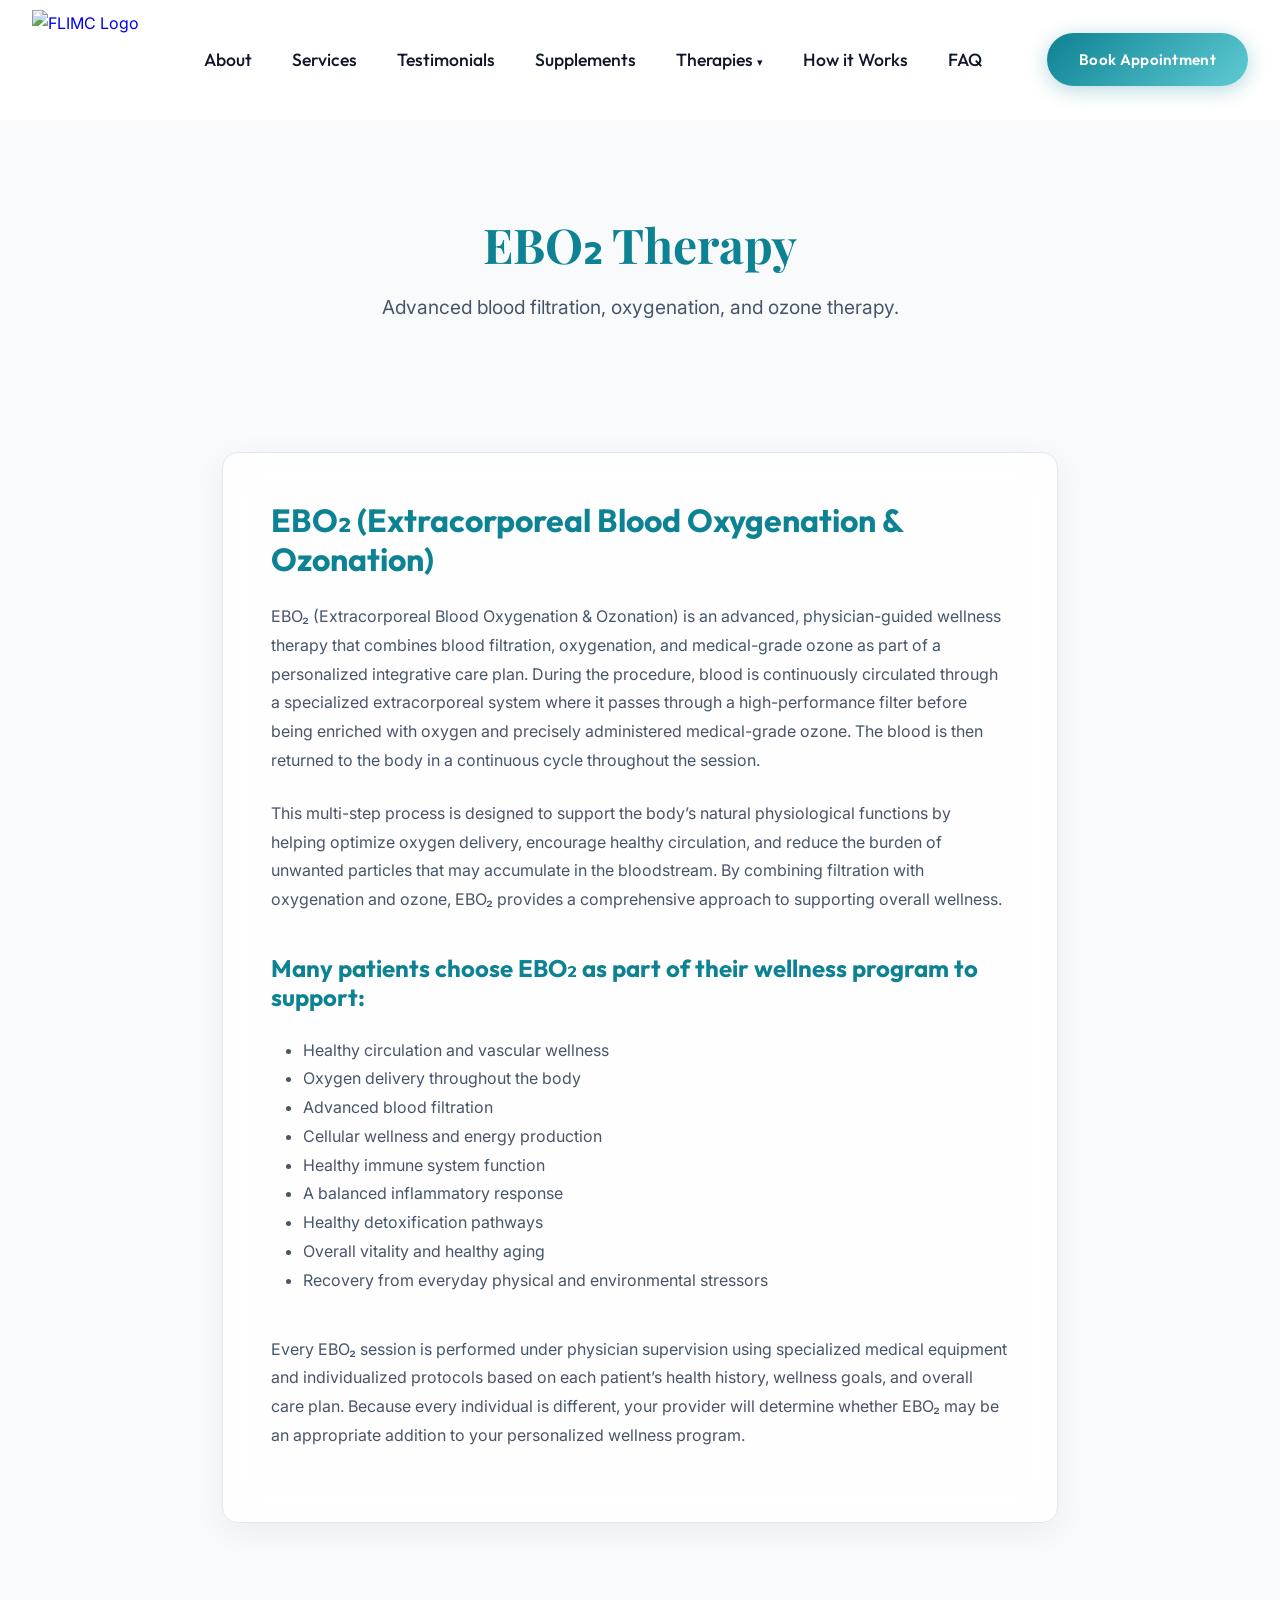
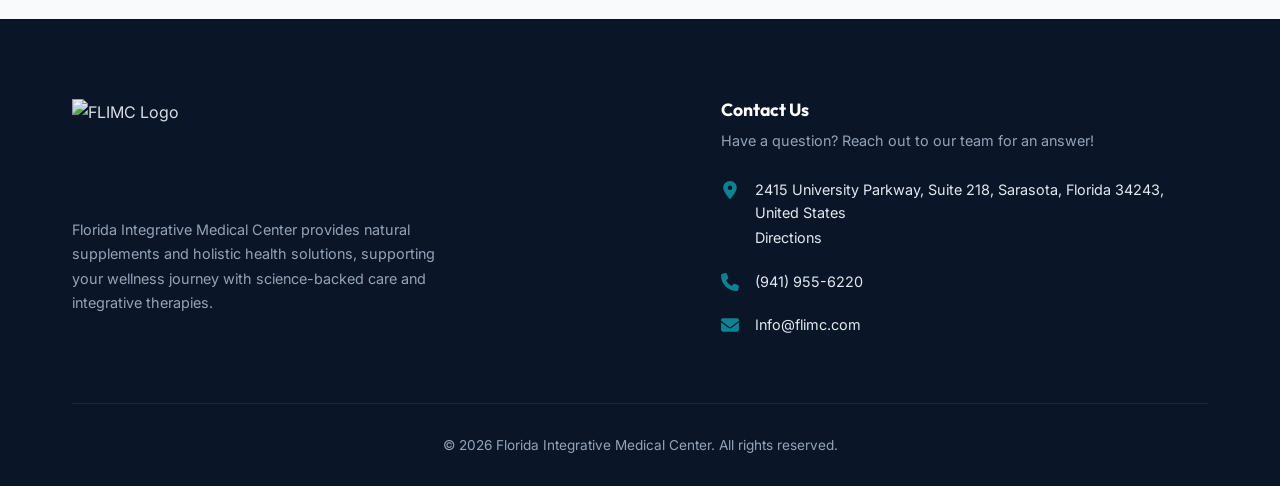
==== ebo2-therapy.html @ 3bdd437c "Add files via upload" ====
<!DOCTYPE html>
<html lang="en">
<head>
    <meta charset="UTF-8">
    <meta name="viewport" content="width=device-width, initial-scale=1.0">
    <title>EBO₂ Therapy | FLIMC</title>
    <meta name="description" content="Learn more about EBO₂ Therapy at Florida Integrative Medical Center (FLIMC) in Sarasota, Florida.">
    
    <!-- Google Fonts -->
    <link rel="preconnect" href="https://fonts.googleapis.com">
    <link rel="preconnect" href="https://fonts.gstatic.com" crossorigin>
    <link href="https://fonts.googleapis.com/css2?family=Inter:wght@300;400;500;600;700&family=Outfit:wght@400;500;600;700;800&family=Playfair+Display:ital,wght@0,400..900;1,400..900&display=swap" rel="stylesheet">

    <!-- Custom CSS -->
    <link rel="stylesheet" href="style.css">
</head>
<body>
    <!-- Navigation -->
    <nav class="navbar">
        <div class="nav-container">
            <a href="index.html" class="logo">
                <img src="https://flimc.com/wp-content/uploads/2025/04/flimc-logo.png" alt="FLIMC Logo">
            </a>
            <div class="nav-links">
                <a href="about.html">About</a>
                <a href="index.html#services">Services</a>
                <a href="testimonials.html">Testimonials</a>
                <a href="https://flimc.myshopify.com/" target="_blank">Supplements</a>
                <div class="dropdown" tabindex="0" onclick="this.classList.toggle('active')" onkeypress="if(event.key==='Enter') this.classList.toggle('active')">
                    <a href="index.html#therapies" style="cursor: pointer;">Therapies</a>
                    <div class="dropdown-menu">
                        <a href="iv-therapies.html">IV & Infusion Therapies</a>
                        <a href="ozone-therapy.html">Ozone Therapy</a>
                        <a href="ubi-therapy.html">UBI Therapy</a>
                        <a href="eboo-therapy.html">EBOO Therapy</a>
                        <a href="ebo2-therapy.html">EBO&#8322; Therapy</a>
                        <a href="eboo-vs-ebo2.html">EBOO vs EBO&#8322;</a>
                    </div>
                </div>
                <a href="index.html#process">How it Works</a>
                <a href="index.html#faq">FAQ</a>
            </div>
            <div class="nav-actions">
                <a href="mailto:Info@flimc.com" class="btn btn-primary">Book Appointment</a>
            </div>
            <!-- Mobile Menu Toggle -->
            <button class="mobile-menu-toggle" aria-label="Toggle menu">
                <span></span>
                <span></span>
                <span></span>
            </button>
        </div>
                        </nav>
    <!-- Mobile Nav Overlay -->
        <div class="mobile-nav">
            <div class="mobile-nav-inner">
                <a href="index.html">Home</a>
                <a href="about.html">About</a>
                <a href="index.html#services">Services</a>
                <div class="dropdown" tabindex="0" onclick="this.classList.toggle('active')" onkeypress="if(event.key==='Enter') this.classList.toggle('active')">
                    <a style="cursor: pointer;">Therapies</a>
                    <div class="dropdown-menu">
                        <a href="iv-therapies.html">IV & Infusion Therapies</a>
                        <a href="ozone-therapy.html">Ozone Therapy</a>
                        <a href="ubi-therapy.html">UBI Therapy</a>
                        <a href="eboo-therapy.html">EBOO</a>
                        <a href="ebo2-therapy.html">EBO&#8322;</a>
                        <a href="eboo-vs-ebo2.html">EBOO vs EBO&#8322;</a>
                    </div>
                </div>
                <a href="testimonials.html">Testimonials</a>
                <a href="index.html#process">How it Works</a>
                <a href="index.html#faq">FAQ</a>
                <a href="https://flimc.myshopify.com/" target="_blank">Supplements</a>
                <a href="mailto:Info@flimc.com" class="btn btn-primary">Book Appointment</a>
            </div>
        </div>

    <!-- Hero Section -->
    <section class="page-hero-section">
        <div class="container scroll-fade-up">
            <h1 class="page-hero-title">EBO₂ Therapy</h1>
            <p class="page-hero-subtitle">Advanced blood filtration, oxygenation, and ozone therapy.</p>
        </div>
    </section>

    <!-- Main Content -->
    <section class="page-content-section">
        <div class="container page-content-container">
            <div class="glass-card scroll-fade-up page-glass-card">

                <h2 class="page-content-h2">EBO₂ (Extracorporeal Blood Oxygenation & Ozonation)</h2>
                
                <p class="page-content-p">
                    EBO₂ (Extracorporeal Blood Oxygenation & Ozonation) is an advanced, physician-guided wellness therapy that combines blood filtration, oxygenation, and medical-grade ozone as part of a personalized integrative care plan. During the procedure, blood is continuously circulated through a specialized extracorporeal system where it passes through a high-performance filter before being enriched with oxygen and precisely administered medical-grade ozone. The blood is then returned to the body in a continuous cycle throughout the session.
                </p>

                <p class="page-content-p">
                    This multi-step process is designed to support the body’s natural physiological functions by helping optimize oxygen delivery, encourage healthy circulation, and reduce the burden of unwanted particles that may accumulate in the bloodstream. By combining filtration with oxygenation and ozone, EBO₂ provides a comprehensive approach to supporting overall wellness.
                </p>

                <h3 style="color: var(--brand-dark); margin-top: 2.5rem; margin-bottom: 1.5rem; font-size: 1.5rem;">Many patients choose EBO₂ as part of their wellness program to support:</h3>
                
                <ul style="margin-bottom: 2.5rem; line-height: 1.8; color: var(--text-secondary); list-style-type: disc; padding-left: 2rem;">
                    <li >Healthy circulation and vascular wellness</li>
                    <li >Oxygen delivery throughout the body</li>
                    <li >Advanced blood filtration</li>
                    <li >Cellular wellness and energy production</li>
                    <li >Healthy immune system function</li>
                    <li >A balanced inflammatory response</li>
                    <li >Healthy detoxification pathways</li>
                    <li >Overall vitality and healthy aging</li>
                    <li >Recovery from everyday physical and environmental stressors</li>
                </ul>

                <p class="page-content-p">
                    Every EBO₂ session is performed under physician supervision using specialized medical equipment and individualized protocols based on each patient’s health history, wellness goals, and overall care plan. Because every individual is different, your provider will determine whether EBO₂ may be an appropriate addition to your personalized wellness program.
                </p>

            </div>
        </div>
    </section>

<footer>
        <div class="container">
            <div class="footer-grid">
                <div class="footer-brand">
                    <div class="footer-logo">
                        <img src="https://flimc.com/wp-content/uploads/2025/04/flimc-logo-170x-e1746037843962.png" alt="FLIMC Logo">
                    </div>
                    <p>Florida Integrative Medical Center provides natural supplements and holistic health solutions, supporting your wellness journey with science-backed care and integrative therapies.</p>
                </div>
                <div class="footer-contact">
                    <h4>Contact Us</h4>
                    <p>Have a question? Reach out to our team for an answer!</p>
                    <div class="contact-item">
                        <svg class="contact-icon-svg" xmlns="http://www.w3.org/2000/svg" viewBox="0 0 384 512" ><path d="M215.7 499.2C267 435 384 279.4 384 192C384 86 298 0 192 0S0 86 0 192c0 87.4 117 243 168.3 307.2c12.3 15.3 35.1 15.3 47.4 0zM192 128a64 64 0 1 1 0 128 64 64 0 1 1 0-128z"/></svg>
                        <div>
                            <p>2415 University Parkway, Suite 218, Sarasota, Florida 34243, United States</p>
                            <a href="https://g.co/kgs/5BnAE13" target="_blank">Directions</a>
                        </div>
                    </div>
                    <div class="contact-item">
                        <svg class="contact-icon-svg" xmlns="http://www.w3.org/2000/svg" viewBox="0 0 512 512" ><path d="M164.9 24.6c-7.7-18.6-28-28.5-47.4-23.2l-88 24C12.1 30.2 0 46 0 64C0 311.4 200.6 512 448 512c18 0 33.8-12.1 38.6-29.5l24-88c5.3-19.4-4.6-39.7-23.2-47.4l-96-40c-16.3-6.8-35.2-2.1-46.3 11.6L304.7 368C234.3 334.7 177.3 277.7 144 207.3L193.3 167c13.7-11.2 18.4-30 11.6-46.3l-40-96z"/></svg>
                        <a href="tel:9419556220">(941) 955-6220</a>
                    </div>
                    <div class="contact-item">
                        <svg class="contact-icon-svg" xmlns="http://www.w3.org/2000/svg" viewBox="0 0 512 512" ><path d="M48 64C21.5 64 0 85.5 0 112c0 15.1 7.1 29.3 19.2 38.4L236.8 313.6c11.4 8.5 27 8.5 38.4 0L492.8 150.4c12.1-9.1 19.2-23.3 19.2-38.4c0-26.5-21.5-48-48-48H48zM0 176V384c0 35.3 28.7 64 64 64H448c35.3 0 64-28.7 64-64V176L294.4 339.2c-22.8 17.1-54 17.1-76.8 0L0 176z"/></svg>
                        <a href="mailto:Info@flimc.com">Info@flimc.com</a>
                    </div>
                </div>
            </div>
            
            <div class="footer-bottom">
                <p>&copy; 2026 Florida Integrative Medical Center. All rights reserved.</p>
            </div>
        </div>
    </footer>

    <!-- Custom JS -->
    <script src="script.js"></script>
</body>
</html>
---- style.css ----
/* ==========================================================================
   FLIMC Premium Medical Website — Design System
   ========================================================================== */

/* ==========================================================================
   1. CSS Variables & Reset
   ========================================================================== */
:root {
    /* Brand Colors */
    --brand-dark: #0d8293;
    --brand-light: #5fcbd3;
    --brand-gold: var(--brand-dark);
    --brand-gold-light: var(--brand-light);

    /* Neutral Palette */
    --bg-primary: #f8fafc;
    --bg-secondary: #f1f5f9;
    --bg-dark: #0a1628;
    --bg-dark-card: #111d32;
    --text-primary: #0f172a;
    --text-secondary: #475569;
    --text-muted: #94a3b8;
    --text-on-dark: #e2e8f0;
    --border-light: #e2e8f0;

    /* Accents */
    --accent-primary: var(--brand-dark);
    --gradient-primary: linear-gradient(135deg, var(--brand-dark) 0%, var(--brand-light) 100%);
    --gradient-gold: linear-gradient(135deg, var(--brand-gold) 0%, var(--brand-gold-light) 100%);
    --gradient-dark: linear-gradient(165deg, #0a1628 0%, #132240 50%, #0a1628 100%);

    /* Glass */
    --glass-bg: rgba(255, 255, 255, 0.82);
    --glass-bg-dark: rgba(17, 29, 50, 0.85);
    --glass-border: rgba(255, 255, 255, 0.25);
    --glass-shadow: 0 8px 32px rgba(0, 0, 0, 0.06);

    /* Typography */
    --font-heading: 'Outfit', sans-serif;
    --font-body: 'Inter', sans-serif;
    --font-accent: 'Playfair Display', serif;

    /* Spacing */
    --nav-height: 120px;
    --container-padding: 2rem;
    --section-padding: 7rem 0;
    --border-radius: 16px;
    --border-radius-sm: 10px;
    --border-radius-lg: 24px;

    /* Transitions */
    --transition-smooth: all 0.4s cubic-bezier(0.16, 1, 0.3, 1);
    --transition-fast: all 0.2s ease;
}

* {
    margin: 0;
    padding: 0;
    box-sizing: border-box;
}

html {
    scroll-behavior: smooth;
    font-size: 16px;
    -webkit-font-smoothing: antialiased;
    -moz-osx-font-smoothing: grayscale;
}

body {
    font-family: var(--font-body);
    background-color: var(--bg-primary);
    color: var(--text-primary);
    line-height: 1.7;
    overflow-x: hidden;
}

img {
    max-width: 100%;
    height: auto;
    display: block;
}

/* ==========================================================================
   2. Typography
   ========================================================================== */
h1, h2, h3, h4, h5, h6 {
    font-family: var(--font-heading);
    line-height: 1.2;
    margin-bottom: 1rem;
    color: var(--text-primary);
    font-weight: 700;
}

h1 { font-size: clamp(2.5rem, 5vw, 4.5rem); }
h2 { font-size: clamp(2rem, 4vw, 3rem); }
h3 { font-size: clamp(1.25rem, 2vw, 1.5rem); }

p {
    color: var(--text-secondary);
    line-height: 1.8;
}

.gradient-text {
    background: var(--gradient-primary);
    -webkit-background-clip: text;
    -webkit-text-fill-color: transparent;
    background-clip: text;
}

/* ==========================================================================
   3. Layout
   ========================================================================== */
.container {
    max-width: 1200px;
    margin: 0 auto;
    padding: 0 var(--container-padding);
}

section {
    padding: var(--section-padding);
    position: relative;
}

/* ==========================================================================
   4. Glass Card System
   ========================================================================== */
.glass-card {
    background: var(--glass-bg);
    backdrop-filter: blur(20px);
    -webkit-backdrop-filter: blur(20px);
    border: 1px solid var(--border-light);
    border-radius: var(--border-radius);
    box-shadow: var(--glass-shadow);
    transition: var(--transition-smooth);
    position: relative;
    overflow: hidden;
}

.glass-card:hover {
    transform: translateY(-6px);
    box-shadow: 0 20px 50px rgba(13, 130, 147, 0.12);
    border-color: rgba(13, 130, 147, 0.25);
}

.glass-card-dark {
    background: var(--glass-bg-dark);
    border: 1px solid rgba(255, 255, 255, 0.08);
    border-radius: var(--border-radius);
    box-shadow: 0 8px 32px rgba(0, 0, 0, 0.2);
    transition: var(--transition-smooth);
}

.glass-card-dark:hover {
    transform: translateY(-6px);
    box-shadow: 0 20px 50px rgba(13, 130, 147, 0.15);
    border-color: rgba(13, 130, 147, 0.35);
}

/* ==========================================================================
   5. Buttons
   ========================================================================== */
.btn {
    display: inline-flex;
    align-items: center;
    gap: 0.5rem;
    padding: 0.85rem 2rem;
    border-radius: 50px;
    font-family: var(--font-heading);
    font-weight: 600;
    font-size: 0.95rem;
    text-decoration: none;
    transition: var(--transition-smooth);
    cursor: pointer;
    border: none;
    letter-spacing: 0.02em;
}

.btn-primary {
    background: var(--gradient-primary);
    color: #fff;
    box-shadow: 0 4px 20px rgba(13, 130, 147, 0.3);
}

.btn-primary:hover {
    box-shadow: 0 8px 30px rgba(13, 130, 147, 0.45);
    transform: translateY(-3px);
}

.btn-secondary {
    background: transparent;
    color: var(--brand-dark);
    border: 2px solid var(--brand-dark);
}

.btn-secondary:hover {
    background: var(--brand-dark);
    color: #fff;
    transform: translateY(-3px);
}

.btn-gold {
    background: var(--gradient-gold);
    color: #fff;
    box-shadow: 0 4px 20px rgba(197, 160, 89, 0.3);
}

.btn-gold:hover {
    box-shadow: 0 8px 30px rgba(197, 160, 89, 0.45);
    transform: translateY(-3px);
}

.btn-large {
    padding: 1.1rem 3rem;
    font-size: 1.05rem;
}

.text-link {
    color: var(--brand-gold);
    text-decoration: none;
    font-weight: 600;
    font-size: 0.95rem;
    transition: var(--transition-fast);
    display: inline-flex;
    align-items: center;
    gap: 0.4rem;
}

.text-link:hover {
    color: var(--brand-gold-light);
    gap: 0.7rem;
}

/* ==========================================================================
   6. Navigation
   ========================================================================== */
.navbar {
    position: sticky;
    top: 0;
    width: 100%;
    height: var(--nav-height);
    z-index: 1000;
    background: rgba(255, 255, 255, 0.95);
    backdrop-filter: blur(20px);
    -webkit-backdrop-filter: blur(20px);
    transition: var(--transition-smooth);
    border-bottom: 1px solid transparent;
}

.navbar.scrolled {
    height: 90px;
    border-bottom: 1px solid var(--border-light);
    box-shadow: 0 4px 30px rgba(0, 0, 0, 0.04);
}

.nav-container {
    max-width: 1280px;
    margin: 0 auto;
    padding: 0 2rem;
    height: 100%;
    display: flex;
    justify-content: space-between;
    align-items: center;
    position: relative;
}

.logo {
    display: flex;
    align-items: center;
    height: 100%;
    text-decoration: none;
}

.logo img {
    height: 100px;
    width: auto;
    transition: var(--transition-smooth);
}

.navbar.scrolled .logo img {
    height: 70px;
}

.nav-links {
    display: flex;
    align-items: center;
    gap: 2.5rem;
}

.nav-links a {
    color: var(--text-primary);
    text-decoration: none;
    font-family: var(--font-heading);
    font-weight: 500;
    font-size: 1.1rem;
    position: relative;
    padding: 0.3rem 0;
    transition: var(--transition-fast);
}

.nav-links a::after {
    content: '';
    position: absolute;
    bottom: -2px;
    left: 0;
    width: 0;
    height: 2px;
    background: var(--gradient-primary);
    border-radius: 2px;
    transition: width 0.3s ease;
}

.nav-links a:hover {
    color: var(--brand-dark);
}

.nav-links a:hover::after {
    width: 100%;
}

/* Dropdown */
.dropdown {
    position: relative;
}

.dropdown > a::after {
    content: '▾';
    font-size: 0.7rem;
    margin-left: 0.3rem;
    transition: transform 0.3s ease;
    position: static;
    width: auto;
    height: auto;
    background: none;
    border-radius: 0;
}

.dropdown:hover > a::after,
.dropdown.active > a::after {
    transform: rotate(180deg);
}

.dropdown-menu {
    position: absolute;
    top: calc(100% + 10px);
    left: 50%;
    transform: translateX(-50%);
    background: #fff;
    border: 1px solid var(--border-light);
    border-radius: var(--border-radius-sm);
    box-shadow: 0 20px 50px rgba(0, 0, 0, 0.1);
    padding: 0.8rem 0;
    min-width: 240px;
    opacity: 0;
    visibility: hidden;
    transition: var(--transition-fast);
    z-index: 100;
}

.dropdown:hover .dropdown-menu,
.dropdown.active .dropdown-menu {
    opacity: 1;
    visibility: visible;
    top: calc(100% + 4px);
}

.dropdown-menu a {
    display: block;
    padding: 0.8rem 1.5rem;
    color: var(--text-secondary) !important;
    font-size: 1rem !important;
    font-weight: 400 !important;
    transition: var(--transition-fast);
}

.dropdown-menu a::after {
    display: none !important;
}

.dropdown-menu a:hover {
    background: var(--bg-secondary);
    color: var(--brand-dark) !important;
    padding-left: 1.8rem;
}

.nav-actions {
    display: flex;
    align-items: center;
    gap: 1rem;
}

/* Mobile Menu Toggle */
.mobile-menu-toggle {
    display: none;
    flex-direction: column;
    justify-content: center;
    align-items: center;
    width: 44px;
    height: 44px;
    cursor: pointer;
    z-index: 1001;
    gap: 6px;
    background: none;
    border: none;
    position: absolute;
    right: 2rem;
    top: 50%;
    transform: translateY(-50%);
}

.mobile-menu-toggle span {
    display: block;
    height: 2px;
    width: 24px;
    background-color: var(--text-primary);
    border-radius: 2px;
    transition: var(--transition-smooth);
    transform-origin: center;
}

.mobile-menu-toggle.active span:nth-child(1) {
    transform: translateY(8px) rotate(45deg);
}

.mobile-menu-toggle.active span:nth-child(2) {
    opacity: 0;
    transform: scaleX(0);
}

.mobile-menu-toggle.active span:nth-child(3) {
    transform: translateY(-8px) rotate(-45deg);
}

/* Mobile Nav — Background Overlay */
.mobile-nav {
    position: fixed;
    inset: 0;
    background: rgba(0, 0, 0, 0.6);
    backdrop-filter: blur(8px);
    -webkit-backdrop-filter: blur(8px);
    display: flex;
    align-items: center;
    justify-content: center;
    z-index: 999;
    opacity: 0;
    visibility: hidden;
    transition: all 0.4s ease;
}

.mobile-nav-inner {
    position: relative;
    background: rgba(255, 255, 255, 0.98);
    width: 90%;
    max-width: 400px;
    max-height: 80%;
    overflow-y: auto;
    -webkit-overflow-scrolling: touch;
    border-radius: var(--border-radius);
    padding: 3.5rem 2rem 2rem 2rem;
    margin: auto;
    display: flex;
    flex-direction: column;
    align-items: center;
    justify-content: flex-start;
    gap: 0.8rem;
    box-shadow: 0 20px 40px rgba(0,0,0,0.2);
    transform: scale(0.9);
    transition: all 0.4s cubic-bezier(0.175, 0.885, 0.32, 1.275);
}

.mobile-nav.active {
    opacity: 1;
    visibility: visible;
}

.mobile-nav.active .mobile-nav-inner {
    transform: scale(1);
}



.mobile-nav a {
    color: var(--text-primary);
    text-decoration: none;
    font-size: 1.2rem;
    font-family: var(--font-heading);
    font-weight: 600;
    transition: var(--transition-fast);
    opacity: 0;
    transform: translateY(20px);
}

.mobile-nav.active a {
    opacity: 1;
    transform: translateY(0);
}

/* Stagger animation for mobile nav links */
.mobile-nav-inner > a:nth-child(2) { transition-delay: 0.1s; }
.mobile-nav-inner > a:nth-child(3) { transition-delay: 0.15s; }
.mobile-nav-inner > a:nth-child(4) { transition-delay: 0.2s; }
.mobile-nav .dropdown { transition-delay: 0.25s; opacity: 0; transform: translateY(20px); }
.mobile-nav-inner > a:nth-child(6) { transition-delay: 0.3s; }
.mobile-nav-inner > a:nth-child(7) { transition-delay: 0.35s; }
.mobile-nav-inner > a:nth-child(8) { transition-delay: 0.4s; }
.mobile-nav-inner > a:nth-child(9) { transition-delay: 0.45s; }
.mobile-nav.active .dropdown { opacity: 1; transform: translateY(0); }
.mobile-nav .btn { transition-delay: 0.5s; opacity: 0; transform: translateY(20px); }
.mobile-nav.active .btn { opacity: 1; transform: translateY(0); }

.mobile-nav .dropdown {
    text-align: center;
}

.mobile-nav .dropdown > a {
    font-size: 1.2rem;
    font-family: var(--font-heading);
    font-weight: 600;
    color: var(--text-primary);
}

.mobile-nav .dropdown-menu {
    position: static;
    transform: none;
    box-shadow: none;
    border: none;
    background: transparent;
    padding: 0.5rem 0 0;
    min-width: auto;
    opacity: 0;
    visibility: hidden;
    max-height: 0;
    overflow: hidden;
    transition: all 0.3s ease;
}

.mobile-nav .dropdown.active .dropdown-menu {
    opacity: 1;
    visibility: visible;
    max-height: 500px;
}

.mobile-nav .dropdown-menu a {
    font-size: 1rem !important;
    font-weight: 400 !important;
    color: var(--text-secondary) !important;
    padding: 0.2rem 0;
    text-align: center;
}

.mobile-nav .dropdown-menu a:hover {
    padding-left: 0;
    color: var(--brand-dark) !important;
    background: transparent;
}

/* ==========================================================================
   7. Hero Section
   ========================================================================== */
.hero {
    position: relative;
    min-height: calc(100vh - var(--nav-height));
    display: flex;
    align-items: flex-end;
    overflow: hidden;
    padding: 4rem 0 10px 0;
}

.hero-bg {
    position: absolute;
    inset: 0;
    background: url('Hero.jpg') right 30% / cover no-repeat;
    z-index: 0;
}

.hero-bg::after {
    content: '';
    position: absolute;
    inset: 0;
    background: linear-gradient(105deg, rgba(248, 250, 252, 0.92) 0%, rgba(248, 250, 252, 0.7) 40%, rgba(248, 250, 252, 0.2) 70%, transparent 100%);
}

.hero-content {
    position: relative;
    z-index: 1;
    max-width: 520px;
    margin: 80px 0 0 5%;
    padding: 3.5rem 4rem;
    background: rgba(255, 255, 255, 0.75);
    backdrop-filter: blur(20px);
    -webkit-backdrop-filter: blur(20px);
    border: 1px solid rgba(255, 255, 255, 0.5);
    border-radius: var(--border-radius-lg);
    box-shadow: 0 20px 60px rgba(0, 0, 0, 0.08);
}

.hero-content::before {
    content: '';
    position: absolute;
    top: 0;
    left: 3rem;
    width: 60px;
    height: 3px;
    background: var(--gradient-gold);
    border-radius: 2px;
}

.hero-title {
    font-family: var(--font-heading);
    font-size: clamp(2.2rem, 4.5vw, 3.8rem);
    color: var(--brand-dark);
    line-height: 1.1;
    margin-bottom: 1.2rem;
    font-weight: 800;
    letter-spacing: -0.03em;
}

.hero-subtitle {
    font-size: clamp(1rem, 1.3vw, 1.15rem);
    color: var(--text-secondary);
    margin-bottom: 0;
    max-width: 500px;
    font-weight: 500;
    line-height: 1.7;
}

.teal-accent {
    color: var(--brand-dark);
}

/* ==========================================================================
   8. Section Headers
   ========================================================================== */
.section-header {
    text-align: center;
    margin-bottom: 4rem;
    max-width: 700px;
    margin-inline: auto;
}

.badge {
    display: inline-block;
    padding: 0.4rem 1.2rem;
    background: transparent;
    color: var(--brand-gold);
    border: 1.5px solid var(--brand-gold);
    border-radius: 50px;
    font-size: 0.78rem;
    font-weight: 700;
    letter-spacing: 2px;
    text-transform: uppercase;
    margin-bottom: 1.2rem;
}

.section-header h2 {
    font-size: clamp(2rem, 4vw, 2.8rem);
    letter-spacing: -0.02em;
}

.section-header p {
    color: var(--text-secondary);
    font-size: 1.05rem;
    margin-top: 1rem;
    line-height: 1.7;
}

/* ==========================================================================
   9. About Section
   ========================================================================== */
.about-section {
    background: var(--bg-secondary);
}

.about-grid {
    display: grid;
    grid-template-columns: 1fr;
    gap: 2rem;
}

.about-text {
    padding: 3rem;
    background: #ffffff;
    display: flex;
    flex-direction: column;
    justify-content: center;
}

.about-text p {
    margin-bottom: 1.5rem;
    font-size: 1.05rem;
    color: var(--text-secondary);
    line-height: 1.8;
}

.about-text p:last-child {
    margin-bottom: 0;
}

.about-image {
    padding: 0;
    overflow: hidden;
    background: #ffffff;
    border-radius: var(--border-radius);
    display: flex;
}

.doctor-image {
    width: 100%;
    height: auto;
    object-fit: cover;
    display: block;
}

/* ==========================================================================
   10. Services Section (Dark)
   ========================================================================== */
.services-section {
    background: var(--gradient-dark);
    padding: var(--section-padding);
    position: relative;
    overflow: hidden;
}

.services-section::before {
    content: '';
    position: absolute;
    inset: 0;
    background:
        radial-gradient(ellipse at 20% 50%, rgba(13, 130, 147, 0.08) 0%, transparent 60%),
        radial-gradient(ellipse at 80% 50%, rgba(197, 160, 89, 0.05) 0%, transparent 60%);
    pointer-events: none;
}

.services-section .section-header h2,
.services-section .section-header p {
    color: #fff;
}

.services-section .badge {
    color: var(--brand-gold);
    border-color: rgba(197, 160, 89, 0.4);
}

.services-grid {
    display: grid;
    grid-template-columns: repeat(3, 1fr);
    gap: 2rem;
}

.service-card {
    background: var(--glass-bg-dark);
    border: 1px solid rgba(255, 255, 255, 0.06);
    border-radius: var(--border-radius);
    overflow: hidden;
    transition: var(--transition-smooth);
    position: relative;
}

.service-card:hover {
    transform: translateY(-8px);
    border-color: rgba(13, 130, 147, 0.3);
    box-shadow: 0 25px 60px rgba(0, 0, 0, 0.3);
}

.service-image {
    width: 100%;
    height: 220px;
    object-fit: cover;
    background: transparent;
}

.service-card-content {
    padding: 1.8rem;
}

.service-card-content h3 {
    color: #fff;
    font-size: 1.3rem;
    margin-bottom: 0.8rem;
    font-weight: 700;
}

.service-card-content p {
    color: var(--text-on-dark);
    font-size: 0.95rem;
    line-height: 1.7;
    margin-bottom: 1.2rem;
    opacity: 0.8;
}

.service-card .text-link {
    color: var(--brand-gold);
}

/* ==========================================================================
   11. Therapies Section
   ========================================================================== */
.therapies-section {
    background: var(--bg-primary);
}

/* Card text toggle */
.card-text-wrapper {
    padding: 0 1.8rem 1.8rem;
}

.card-text-content {
    overflow: hidden;
    transition: max-height 0.4s ease;
    display: -webkit-box;
    -webkit-line-clamp: unset;
    -webkit-box-orient: vertical;
}

.card-text-content.collapsed {
    max-height: 72px;
    -webkit-line-clamp: 3;
}

.card-text-content p {
    color: var(--text-on-dark);
    font-size: 0.95rem;
    line-height: 1.7;
    opacity: 0.8;
}

.read-more-btn {
    background: none;
    border: none;
    color: var(--brand-gold);
    font-family: var(--font-heading);
    font-weight: 600;
    font-size: 0.9rem;
    cursor: pointer;
    padding: 0.5rem 0;
    transition: var(--transition-fast);
}

.read-more-btn:hover {
    color: var(--brand-gold-light);
}

/* EBOO vs EBO₂ Comparison */
.service-image[alt="UBI Therapy"],
.service-image[alt="EBOO"],
.service-image[alt="EBO₂"] {
    height: 220px;
    object-position: center 20px;
    object-fit: contain;
    background: #ffffff;
}

.therapies-diff {
    display: flex;
    gap: 2rem;
    padding: 0;
    margin-top: 3rem;
    overflow: hidden;
    background: var(--glass-bg-dark);
    border: 1px solid rgba(255, 255, 255, 0.06);
    border-radius: var(--border-radius);
}

.diff-image {
    width: 55%;
    min-height: 350px;
    object-fit: contain;
    flex-shrink: 0;
    background: #ffffff;
}

.diff-content {
    padding: 2.5rem 2.5rem 2.5rem 0;
    display: flex;
    flex-direction: column;
    justify-content: center;
}

.diff-content h3 {
    color: #fff;
    font-size: 1.5rem;
    margin-bottom: 1.5rem;
}

.diff-content ul {
    list-style: none;
    padding: 0;
}

.diff-content li {
    color: var(--text-on-dark);
    font-size: 0.95rem;
    line-height: 1.7;
    padding: 0.8rem 0;
    padding-left: 1.5rem;
    position: relative;
    border-bottom: 1px solid rgba(255, 255, 255, 0.06);
    opacity: 0.85;
}

.diff-content li::before {
    content: '';
    position: absolute;
    left: 0;
    top: 1.3rem;
    width: 6px;
    height: 6px;
    background: var(--brand-gold);
    border-radius: 50%;
}

.diff-content li:last-child {
    border-bottom: none;
}

.diff-content li strong {
    color: #fff;
}

/* ==========================================================================
   12. Conditions Section
   ========================================================================== */
.conditions-section {
    background: var(--bg-secondary);
}

.conditions-wrapper {
    text-align: center;
    padding: 3rem;
    background: #fff;
    border-radius: var(--border-radius-lg);
    border: 1px solid var(--border-light);
}

.conditions-wrapper h2 {
    font-size: clamp(1.8rem, 3.5vw, 2.5rem);
    margin-bottom: 2rem;
    letter-spacing: -0.02em;
}

.tags-container {
    display: flex;
    flex-wrap: wrap;
    gap: 0.8rem;
    justify-content: center;
}

.tag {
    display: inline-flex;
    align-items: center;
    padding: 0.6rem 1.4rem;
    background: var(--bg-secondary);
    color: var(--text-primary);
    border-radius: 50px;
    font-size: 0.9rem;
    font-weight: 500;
    border: 1px solid var(--border-light);
    transition: var(--transition-smooth);
    cursor: default;
}

.tag:hover {
    background: var(--brand-dark);
    color: #fff;
    border-color: var(--brand-dark);
    transform: translateY(-3px);
    box-shadow: 0 8px 20px rgba(13, 130, 147, 0.2);
}

/* ==========================================================================
   13. Process / Timeline Section
   ========================================================================== */
.process-section {
    background: var(--bg-primary);
}

.timeline {
    display: grid;
    grid-template-columns: repeat(3, 1fr);
    gap: 2rem;
    position: relative;
}

.timeline::before {
    content: '';
    position: absolute;
    top: 32px;
    left: calc(16.67% + 1rem);
    right: calc(16.67% + 1rem);
    height: 2px;
    background: var(--gradient-gold);
    z-index: 0;
}

.timeline-item {
    text-align: center;
    position: relative;
    z-index: 1;
}

.timeline-marker {
    width: 64px;
    height: 64px;
    border-radius: 50%;
    background: var(--gradient-primary);
    color: #fff;
    font-family: var(--font-heading);
    font-weight: 800;
    font-size: 1.4rem;
    display: flex;
    align-items: center;
    justify-content: center;
    margin: 0 auto 2rem;
    box-shadow: 0 8px 25px rgba(13, 130, 147, 0.25);
    position: relative;
}

.timeline-marker::after {
    content: '';
    position: absolute;
    inset: -4px;
    border-radius: 50%;
    border: 2px solid var(--brand-gold);
    opacity: 0.4;
}

.timeline-content {
    padding: 2rem;
    text-align: center;
}

.timeline-content h3 {
    font-size: 1.2rem;
    margin-bottom: 0.8rem;
}

.timeline-content p {
    font-size: 0.95rem;
    line-height: 1.7;
}

/* ==========================================================================
   14. Testimonials Slider
   ========================================================================== */
.slider-section {
    padding: 5rem 0 6rem;
    background: var(--bg-secondary);
    overflow: hidden;
}

.testimonial-slider {
    display: flex;
    overflow-x: auto;
    scroll-snap-type: x mandatory;
    scroll-behavior: smooth;
    -ms-overflow-style: none;
    scrollbar-width: none;
    gap: 2rem;
    padding: 1rem 0;
}

.testimonial-slider::-webkit-scrollbar {
    display: none;
}

.slider-card {
    flex: 0 0 100%;
    scroll-snap-align: center;
    padding: 3rem;
    display: flex;
    flex-direction: column;
    align-items: center;
    text-align: center;
    background: #fff;
    border: 1px solid var(--border-light);
    border-radius: var(--border-radius);
}

.slider-card .testimonial-quote-mark {
    font-family: var(--font-accent);
    font-size: 4rem;
    color: var(--brand-gold);
    line-height: 1;
    margin-bottom: -0.5rem;
    opacity: 0.6;
}

.slider-card .testimonial-header {
    display: flex;
    align-items: center;
    gap: 1rem;
    margin-bottom: 1.5rem;
    justify-content: center;
}

.testimonial-avatar {
    width: 56px;
    height: 56px;
    border-radius: 50%;
    object-fit: cover;
    border: 3px solid var(--brand-gold);
}

.testimonial-author {
    font-family: var(--font-heading);
    font-size: 1.1rem;
    font-weight: 700;
    color: var(--brand-dark);
    margin: 0;
}

.testimonial-text {
    font-family: var(--font-accent);
    font-size: 1.1rem;
    line-height: 1.9;
    color: var(--text-secondary);
    font-style: italic;
    max-width: 700px;
    margin: 0 auto;
    border: none;
    padding: 0 1rem;
}

.slider-nav {
    position: absolute;
    top: 50%;
    transform: translateY(-50%);
    background: var(--brand-dark);
    color: white;
    border: none;
    width: 48px;
    height: 48px;
    border-radius: 50%;
    font-size: 1.2rem;
    cursor: pointer;
    z-index: 10;
    display: flex;
    align-items: center;
    justify-content: center;
    transition: var(--transition-smooth);
    box-shadow: 0 4px 15px rgba(0, 0, 0, 0.15);
}

.slider-nav:hover {
    background: var(--brand-gold);
    transform: translateY(-50%) scale(1.1);
}

.prev-arrow { left: -10px; }
.next-arrow { right: -10px; }

/* ==========================================================================
   15. FAQ Section
   ========================================================================== */
.faq-section {
    background: var(--bg-primary);
}

.faq-accordion {
    max-width: 800px;
    margin: 0 auto;
    display: flex;
    flex-direction: column;
    gap: 1rem;
}

.faq-item {
    background: #fff;
    border: 1px solid var(--border-light);
    border-radius: var(--border-radius-sm);
    overflow: hidden;
    transition: var(--transition-smooth);
}

.faq-item:hover {
    border-color: rgba(13, 130, 147, 0.2);
    box-shadow: 0 8px 25px rgba(0, 0, 0, 0.04);
}

.faq-question {
    width: 100%;
    background: none;
    border: none;
    padding: 1.4rem 1.8rem;
    display: flex;
    justify-content: space-between;
    align-items: center;
    cursor: pointer;
    gap: 1rem;
}

.faq-question span {
    font-family: var(--font-heading);
    font-weight: 600;
    font-size: 1.05rem;
    color: var(--text-primary);
    text-align: left;
}

.faq-question .icon {
    width: 32px;
    height: 32px;
    border-radius: 50%;
    background: var(--bg-secondary);
    display: flex;
    align-items: center;
    justify-content: center;
    font-size: 1.2rem;
    color: var(--brand-dark);
    font-weight: 300;
    flex-shrink: 0;
    transition: var(--transition-smooth);
}

.faq-item.active .faq-question .icon {
    background: var(--brand-dark);
    color: #fff;
    transform: rotate(45deg);
}

.faq-answer {
    max-height: 0;
    overflow: hidden;
    transition: max-height 0.4s ease, padding 0.4s ease;
}

.faq-item.active .faq-answer {
    max-height: 300px;
}

.faq-answer p {
    padding: 0 1.8rem 1.4rem;
    font-size: 0.95rem;
    line-height: 1.8;
    color: var(--text-secondary);
}

/* ==========================================================================
   16. CTA Section
   ========================================================================== */
.cta-section {
    background: var(--gradient-dark);
    padding: 6rem 0;
    position: relative;
    overflow: hidden;
}

.cta-section::before {
    content: '';
    position: absolute;
    inset: 0;
    background: radial-gradient(ellipse at 50% 120%, rgba(13, 130, 147, 0.15) 0%, transparent 70%);
    pointer-events: none;
}

.cta-box {
    text-align: center;
    max-width: 700px;
    margin: 0 auto;
    position: relative;
    z-index: 1;
    background: transparent;
    border: none;
    box-shadow: none;
}

.cta-box h2 {
    color: #fff;
    font-size: clamp(2rem, 4vw, 2.8rem);
    margin-bottom: 1.2rem;
    letter-spacing: -0.02em;
}

.cta-box p {
    color: var(--text-on-dark);
    font-size: 1.1rem;
    margin-bottom: 2.5rem;
    opacity: 0.85;
}

/* ==========================================================================
   17. Footer
   ========================================================================== */
footer {
    background: var(--bg-dark);
    padding: 5rem 0 0;
    color: var(--text-on-dark);
}

.footer-grid {
    display: grid;
    grid-template-columns: 1.2fr 1fr;
    gap: 4rem;
    padding-bottom: 3rem;
    border-bottom: 1px solid rgba(255, 255, 255, 0.08);
}

.footer-brand p {
    color: var(--text-muted);
    font-size: 0.9rem;
    line-height: 1.7;
    margin-top: 1.5rem;
    max-width: 380px;
}

.footer-logo img {
    height: 95px;
    width: auto;
    opacity: 0.95;
}

.footer-contact h4 {
    color: #fff;
    font-size: 1.1rem;
    margin-bottom: 0.5rem;
}

.footer-contact > p {
    color: var(--text-muted);
    font-size: 0.9rem;
    margin-bottom: 1.5rem;
}

.contact-item {
    display: flex;
    align-items: flex-start;
    gap: 1rem;
    margin-bottom: 1.2rem;
}

.contact-icon-svg {
    width: 18px;
    height: 18px;
    flex-shrink: 0;
    margin-top: 3px;
    fill: var(--brand-dark);
}

.contact-item p,
.contact-item a {
    color: var(--text-on-dark);
    font-size: 0.9rem;
    text-decoration: none;
    line-height: 1.6;
    transition: var(--transition-fast);
}

.contact-item a:hover {
    color: var(--brand-gold);
}

.footer-bottom {
    padding: 1.8rem 0;
}

.footer-bottom p {
    text-align: center;
    color: var(--text-muted);
    font-size: 0.85rem;
}

/* ==========================================================================
   18. Scroll Animations
   ========================================================================== */
.scroll-fade-up {
    opacity: 0;
    transform: translateY(40px);
    transition: opacity 0.8s ease, transform 0.8s ease;
}

.scroll-fade-up.visible {
    opacity: 1;
    transform: translateY(0);
}

.delay-1 { transition-delay: 0.15s !important; }
.delay-2 { transition-delay: 0.3s !important; }
.delay-3 { transition-delay: 0.45s !important; }

/* ==========================================================================
   19. Responsive — Tablet (max 992px)
   ========================================================================== */
@media (min-width: 992px) {
    .about-grid {
        grid-template-columns: 1fr 1fr;
        align-items: stretch;
    }
}

@media (max-width: 992px) {
    :root {
        --section-padding: 5rem 0;
    }

    .nav-links,
    .nav-actions {
        display: none;
    }

    .mobile-menu-toggle {
        display: flex;
    }

    .services-grid {
        grid-template-columns: 1fr;
        gap: 1.5rem;
    }

    .timeline {
        grid-template-columns: 1fr;
        gap: 1.5rem;
        max-width: 500px;
        margin: 0 auto;
    }

    .timeline::before {
        display: none;
    }

    .footer-grid {
        grid-template-columns: 1fr;
        gap: 3rem;
    }
}

/* ==========================================================================
   20. Responsive — Mobile (max 768px)
   ========================================================================== */
@media (max-width: 768px) {
    :root {
        --nav-height: 100px;
        --section-padding: 4rem 0;
        --container-padding: 1.25rem;
    }

    .hero {
        min-height: 85vh;
        padding: 2rem 0;
    }

    .hero-bg {
        background-position: 75% center;
    }

    .hero-content {
        padding: 2.5rem 2rem;
        max-width: 100%;
        margin: 150px 1rem 0;
    }

    .hero-content::before {
        left: 2rem;
    }

    .hero-title {
        font-size: 2rem;
    }

    .hero-subtitle {
        font-size: 0.95rem;
    }

    .logo img {
        height: 80px;
    }

    .about-text {
        padding: 2rem 1.5rem;
    }

    .about-image {
        min-height: 280px;
    }

    .service-image {
        height: 180px;
    }

    .service-card-content {
        padding: 1.5rem;
    }

    .card-text-wrapper {
        padding: 0 1.5rem 1.5rem;
    }

    .service-image[alt="UBI Therapy"],
    .service-image[alt="EBOO"],
    .service-image[alt="EBO₂"] {
        height: auto;
        object-fit: contain;
    }

    .conditions-wrapper {
        padding: 2rem 1.5rem;
    }

    .therapies-diff {
        flex-direction: column;
    }

    .diff-image {
        width: 100%;
        min-height: 200px;
    }

    .diff-content {
        padding: 2rem;
    }

    .timeline-content {
        padding: 1.5rem;
    }

    .slider-card {
        padding: 2rem 1.5rem;
    }

    .prev-arrow {
        left: 5px;
        width: 40px;
        height: 40px;
        font-size: 1rem;
    }

    .next-arrow {
        right: 5px;
        width: 40px;
        height: 40px;
        font-size: 1rem;
    }

    .cta-box h2 {
        font-size: 1.8rem;
    }

    .footer-grid {
        gap: 2.5rem;
    }

    .section-header {
        margin-bottom: 3rem;
    }
}

/* ==========================================================================
   21. Responsive — Small Mobile (max 480px)
   ========================================================================== */
@media (max-width: 480px) {
    .hero-content {
        padding: 2rem 1.5rem;
    }

    .hero-content::before {
        left: 1.5rem;
        width: 40px;
    }

    .hero-title {
        font-size: 1.75rem;
    }

    .tags-container {
        gap: 0.5rem;
    }

    .tag {
        font-size: 0.82rem;
        padding: 0.5rem 1rem;
    }

    .mobile-nav a {
        font-size: 1.2rem;
    }
}

/* ==========================================================================
   22. Print Styles
   ========================================================================== */
@media print {
    .navbar,
    .mobile-nav,
    .cta-section,
    .slider-nav {
        display: none !important;
    }

    body {
        background: #fff;
        color: #000;
    }

    .hero {
        min-height: auto;
        padding: 2rem 0;
    }
}
/* ==========================================================================
   23. Sub-page specific classes
   ========================================================================== */
.page-hero-section {
    padding: 6rem 0;
    text-align: center;
}

.page-hero-title {
    font-family: 'Playfair Display', serif;
    font-size: 3rem;
    color: var(--brand-dark);
    margin-bottom: 1rem;
}

.page-hero-subtitle {
    font-size: 1.2rem;
    color: var(--text-secondary);
    max-width: 800px;
    margin: 0 auto;
}

.page-content-section {
    padding: 2rem 0 6rem;
}

.page-content-container {
    max-width: 900px;
}

.page-glass-card {
    padding: 3rem;
    text-align: left;
}

.page-content-h2 {
    color: var(--brand-dark);
    margin-bottom: 1.5rem;
    font-size: 2rem;
}

.page-content-h3 {
    color: var(--brand-dark);
    margin-bottom: 1rem;
    font-size: 1.5rem;
}

.page-content-p {
    margin-bottom: 1.5rem;
    line-height: 1.8;
    color: var(--text-secondary);
}

.page-content-list {
    margin-bottom: 1.5rem;
    line-height: 1.8;
    color: var(--text-secondary);
    padding-left: 1.5rem;
}

.page-content-list li {
    margin-bottom: 0.5rem;
}

.page-content-blockquote {
    font-style: italic;
    border-left: 4px solid var(--brand-gold);
    padding-left: 1.5rem;
    margin-bottom: 2.5rem;
    color: var(--text-primary);
    line-height: 1.8;
}

/* ==========================================================================
   24. Testimonial Interactive Styles
   ========================================================================== */
.testimonials-grid-wrapper {
    position: relative;
    transition: all 0.5s ease;
    display: grid;
    grid-template-columns: repeat(auto-fit, minmax(350px, 1fr));
    gap: 4rem;
}

.testimonial-overlay {
    position: fixed;
    top: 0; left: 0; right: 0; bottom: 0;
    background: rgba(0,0,0,0.7);
    backdrop-filter: blur(5px);
    z-index: 999;
    opacity: 0;
    pointer-events: none;
    transition: opacity 0.5s ease;
}

.testimonial-overlay.active {
    opacity: 1;
    pointer-events: auto;
}

.testimonial-card {
    padding: 2.5rem; 
    display: flex; 
    flex-direction: column; 
    justify-content: flex-start;
    transition: all 0.5s cubic-bezier(0.4, 0, 0.2, 1);
    position: relative;
    transform-origin: center;
}

.testimonial-content-wrapper {
    position: relative;
}

.testimonial-content-wrapper.is-long {
    max-height: 150px;
    overflow: hidden;
    mask-image: linear-gradient(to bottom, black 50%, transparent 100%);
    -webkit-mask-image: linear-gradient(to bottom, black 50%, transparent 100%);
    transition: max-height 0.5s ease;
}

.read-more-btn {
    background: transparent;
    color: var(--brand-gold);
    border: none;
    font-weight: bold;
    font-size: 1rem;
    cursor: pointer;
    text-align: left;
    padding: 1rem 0 0 0;
    transition: color 0.3s ease;
    outline: none;
}

.read-more-btn:hover {
    color: var(--brand-dark);
}

.close-btn {
    position: absolute;
    top: 20px;
    right: 20px;
    background: rgba(255,255,255,0.5);
    border: none;
    border-radius: 50%;
    width: 40px;
    height: 40px;
    font-size: 1.5rem;
    cursor: pointer;
    display: none;
    align-items: center;
    justify-content: center;
    color: var(--brand-dark);
    transition: all 0.3s ease;
}

.close-btn:hover {
    background: var(--brand-dark);
    color: white;
}

.testimonial-card.shrunk {
    transform: scale(0.85);
    opacity: 0.3;
    pointer-events: none;
}

.testimonial-card.expanded {
    position: fixed;
    top: 50%;
    left: 50%;
    transform: translate(-50%, -50%) scale(1.05);
    z-index: 1000;
    width: 90%;
    max-width: 800px;
    max-height: 90vh;
    overflow-y: auto;
    background: rgba(255,255,255,0.95);
    box-shadow: 0 30px 60px rgba(0,0,0,0.3);
}

.testimonial-card.expanded .testimonial-content-wrapper.is-long {
    max-height: 2000px;
    mask-image: none;
    -webkit-mask-image: none;
}

.testimonial-card.expanded .read-more-btn {
    display: none;
}

.testimonial-card.expanded .close-btn {
    display: flex;
}

@media (max-width: 768px) {
    .testimonial-card.expanded {
        width: 95%;
        padding: 1.5rem;
        transform: translate(-50%, -50%) scale(1);
    }
}
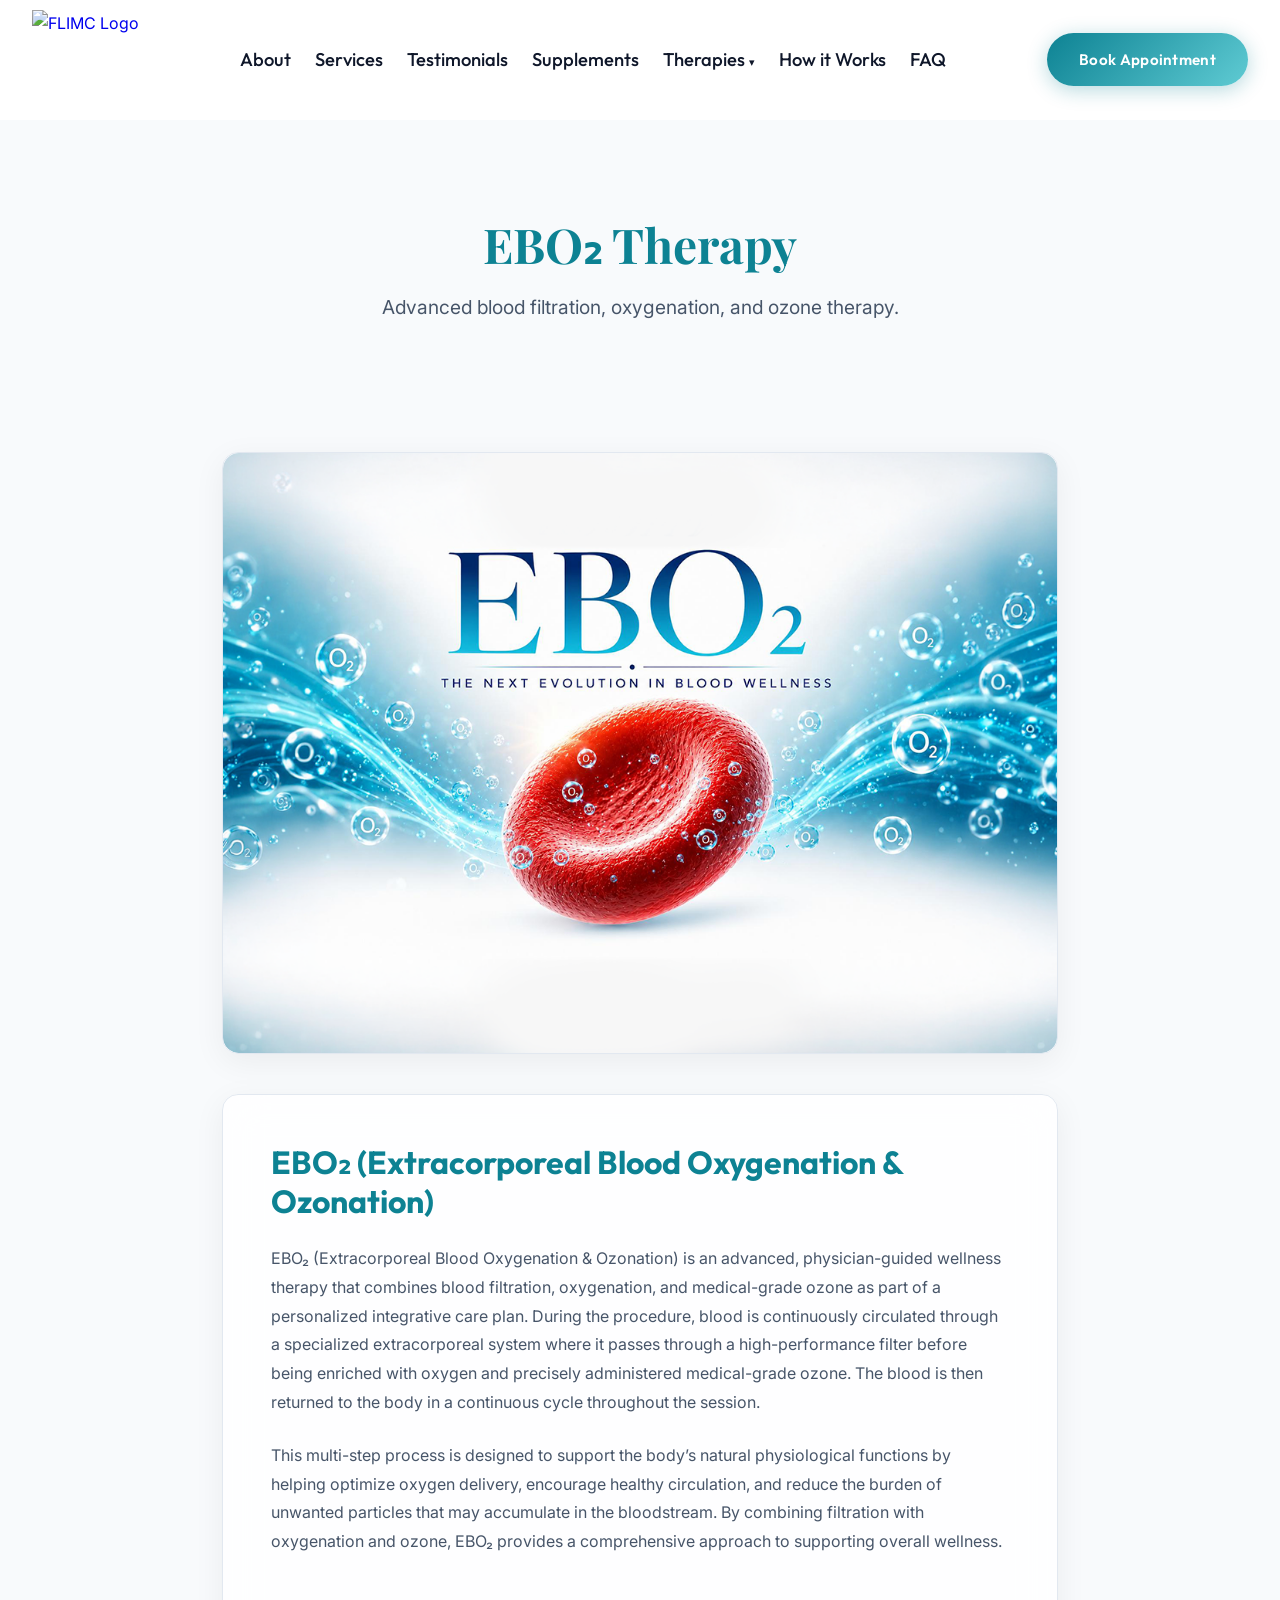
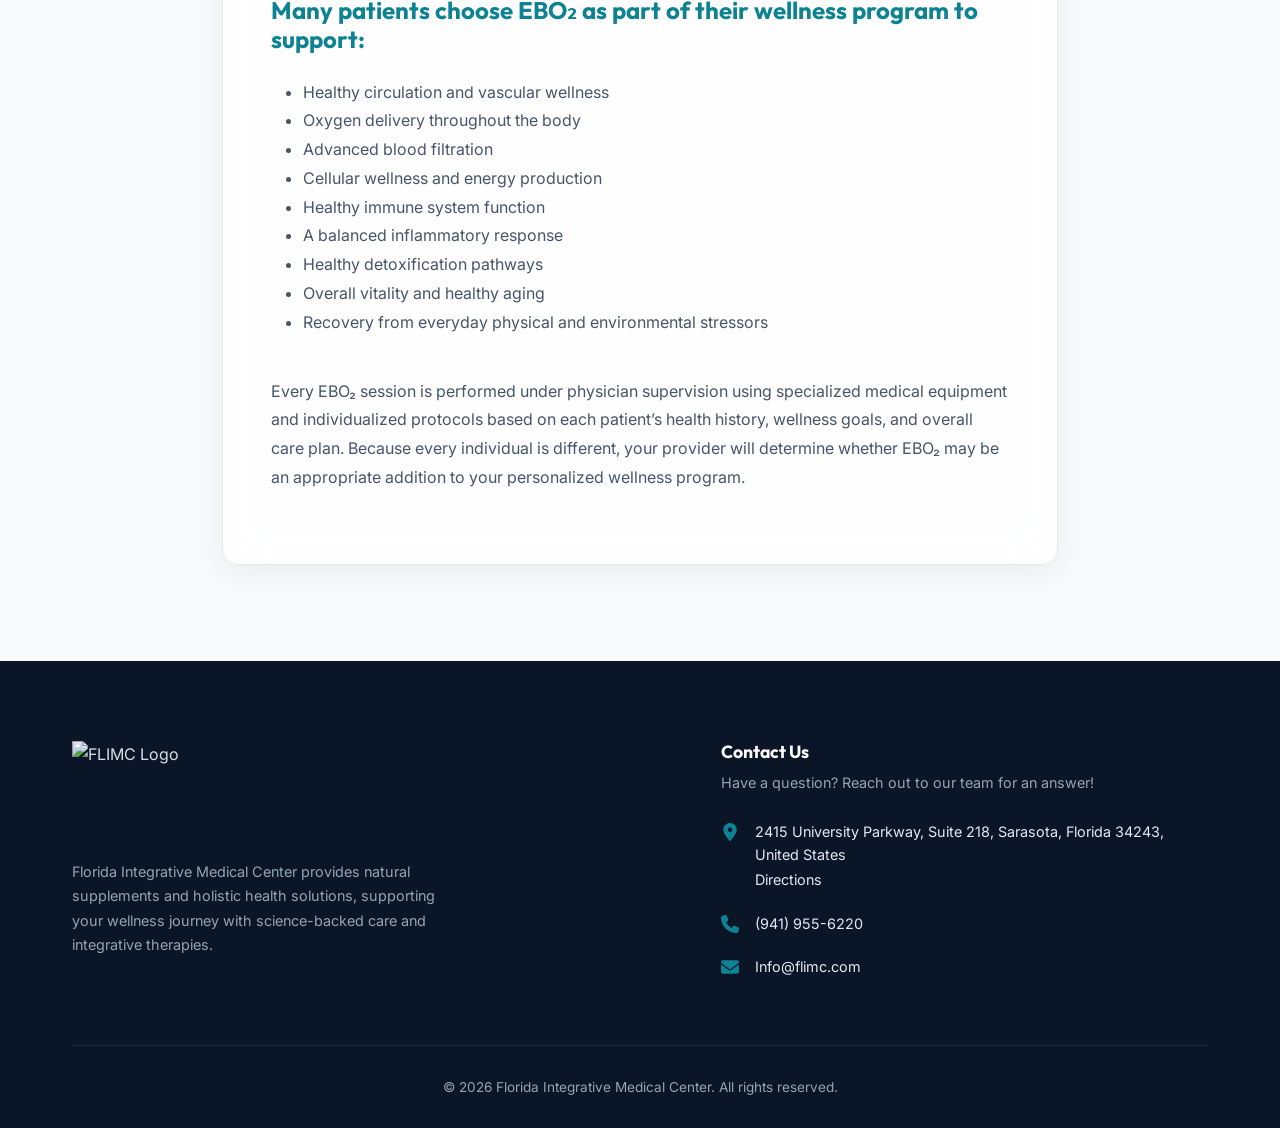
==== commit f8592bb9: "56" ====
--- a/ebo2-therapy.html
+++ b/ebo2-therapy.html
@@ -87,9 +87,10 @@
     <!-- Main Content -->
     <section class="page-content-section">
         <div class="container page-content-container">
-            <div class="glass-card scroll-fade-up page-glass-card">
-
-                <h2 class="page-content-h2">EBO₂ (Extracorporeal Blood Oxygenation & Ozonation)</h2>
+            <div class="glass-card scroll-fade-up" style="padding: 0; overflow: hidden; margin-bottom: 2.5rem; text-align: center;">
+                <img src="Ebo2.png" alt="EBO2 Therapy" style="width: 100%; height: auto; max-height: 600px; display: block; object-fit: cover; border-radius: var(--border-radius);">
+            </div>
+            <div class="glass-card scroll-fade-up page-glass-card"> <h2 class="page-content-h2">EBO₂ (Extracorporeal Blood Oxygenation & Ozonation)</h2>
                 
                 <p class="page-content-p">
                     EBO₂ (Extracorporeal Blood Oxygenation & Ozonation) is an advanced, physician-guided wellness therapy that combines blood filtration, oxygenation, and medical-grade ozone as part of a personalized integrative care plan. During the procedure, blood is continuously circulated through a specialized extracorporeal system where it passes through a high-performance filter before being enriched with oxygen and precisely administered medical-grade ozone. The blood is then returned to the body in a continuous cycle throughout the session.
--- a/style.css
+++ b/style.css
@@ -57,7 +57,7 @@
     margin: 0;
     padding: 0;
     box-sizing: border-box;
-}
+
 
 html {
     scroll-behavior: smooth;
@@ -283,7 +283,7 @@
 .nav-links {
     display: flex;
     align-items: center;
-    gap: 2.5rem;
+    gap: 1.5rem;
 }
 
 .nav-links a {
@@ -291,7 +291,7 @@
     text-decoration: none;
     font-family: var(--font-heading);
     font-weight: 500;
-    font-size: 1.1rem;
+    font-size: 1.15rem;
     position: relative;
     padding: 0.3rem 0;
     transition: var(--transition-fast);
@@ -367,7 +367,7 @@
     display: block;
     padding: 0.8rem 1.5rem;
     color: var(--text-secondary) !important;
-    font-size: 1rem !important;
+    font-size: 1.15rem !important;
     font-weight: 400 !important;
     transition: var(--transition-fast);
 }
@@ -481,7 +481,7 @@
 .mobile-nav a {
     color: var(--text-primary);
     text-decoration: none;
-    font-size: 1.2rem;
+    font-size: 1.6rem;
     font-family: var(--font-heading);
     font-weight: 600;
     transition: var(--transition-fast);
@@ -512,10 +512,15 @@
 }
 
 .mobile-nav .dropdown > a {
-    font-size: 1.2rem;
+    font-size: 1.6rem;
     font-family: var(--font-heading);
     font-weight: 600;
     color: var(--text-primary);
+}
+
+.mobile-nav .dropdown-menu a {
+    font-size: 1.2rem !important;
+    padding: 0.8rem 1rem;
 }
 
 .mobile-nav .dropdown-menu {
@@ -568,7 +573,7 @@
 .hero-bg {
     position: absolute;
     inset: 0;
-    background: url('Hero.jpg') right 30% / cover no-repeat;
+    background: url('web.png') center center / cover no-repeat;
     z-index: 0;
 }
 
@@ -576,7 +581,7 @@
     content: '';
     position: absolute;
     inset: 0;
-    background: linear-gradient(105deg, rgba(248, 250, 252, 0.92) 0%, rgba(248, 250, 252, 0.7) 40%, rgba(248, 250, 252, 0.2) 70%, transparent 100%);
+    display: none;
 }
 
 .hero-content {
@@ -744,26 +749,64 @@
     display: grid;
     grid-template-columns: repeat(3, 1fr);
     gap: 2rem;
-}
-
+    align-items: start;
+}
 .service-card {
     background: var(--glass-bg-dark);
-    border: 1px solid rgba(255, 255, 255, 0.06);
     border-radius: var(--border-radius);
     overflow: hidden;
     transition: var(--transition-smooth);
     position: relative;
+    text-align: center;
+}
+
+.service-card::before {
+    content: "";
+    position: absolute;
+    inset: 0;
+    border-radius: var(--border-radius);
+    border: 2px solid transparent;
+    background: linear-gradient(135deg, 
+        rgba(255,255,255,0.05) 0%, 
+        #E5E4E2 25%, 
+        rgba(255,255,255,0.05) 50%, 
+        #E5E4E2 75%, 
+        rgba(255,255,255,0.05) 100%
+    ) border-box;
+    background-size: 300% 300%;
+    -webkit-mask: linear-gradient(#fff 0 0) padding-box, linear-gradient(#fff 0 0);
+    -webkit-mask-composite: destination-out;
+    mask-composite: exclude;
+    pointer-events: none;
+    animation: platinum-border 6s linear infinite;
+    z-index: 10;
+}
+
+@keyframes platinum-border {
+    0% { background-position: 0% 50%; }
+    50% { background-position: 100% 50%; }
+    100% { background-position: 0% 50%; }
 }
 
 .service-card:hover {
     transform: translateY(-8px);
-    border-color: rgba(13, 130, 147, 0.3);
     box-shadow: 0 25px 60px rgba(0, 0, 0, 0.3);
+}
+
+.service-card:hover::before {
+    background: linear-gradient(135deg, 
+        rgba(13, 130, 147, 0.2) 0%, 
+        #E5E4E2 25%, 
+        rgba(13, 130, 147, 0.8) 50%, 
+        #E5E4E2 75%, 
+        rgba(13, 130, 147, 0.2) 100%
+    ) border-box;
+    background-size: 300% 300%;
 }
 
 .service-image {
     width: 100%;
-    height: 220px;
+    height: 280px;
     object-fit: cover;
     background: transparent;
 }
@@ -774,14 +817,14 @@
 
 .service-card-content h3 {
     color: #fff;
-    font-size: 1.3rem;
+    font-size: 1.6rem;
     margin-bottom: 0.8rem;
     font-weight: 700;
 }
 
 .service-card-content p {
     color: var(--text-on-dark);
-    font-size: 0.95rem;
+    font-size: 1.1rem;
     line-height: 1.7;
     margin-bottom: 1.2rem;
     opacity: 0.8;
@@ -840,14 +883,6 @@
 }
 
 /* EBOO vs EBO₂ Comparison */
-.service-image[alt="UBI Therapy"],
-.service-image[alt="EBOO"],
-.service-image[alt="EBO₂"] {
-    height: 220px;
-    object-position: center 20px;
-    object-fit: contain;
-    background: #ffffff;
-}
 
 .therapies-diff {
     display: flex;
@@ -863,9 +898,9 @@
 .diff-image {
     width: 55%;
     min-height: 350px;
-    object-fit: contain;
+    object-fit: cover;
     flex-shrink: 0;
-    background: #ffffff;
+    background: transparent;
 }
 
 .diff-content {
@@ -1386,6 +1421,18 @@
     }
 }
 
+@media (max-width: 1200px) {
+    .nav-links {
+        gap: 1rem;
+    }
+    .nav-links a {
+        font-size: 1.05rem;
+    }
+    .nav-container {
+        padding: 0 1rem;
+    }
+}
+
 @media (max-width: 992px) {
     :root {
         --section-padding: 5rem 0;
@@ -1398,6 +1445,7 @@
 
     .mobile-menu-toggle {
         display: flex;
+        right: 1.25rem;
     }
 
     .services-grid {
@@ -1433,12 +1481,12 @@
     }
 
     .hero {
-        min-height: 85vh;
+        min-height: 70vh;
         padding: 2rem 0;
     }
 
     .hero-bg {
-        background-position: 75% center;
+        background-position: center center;
     }
 
     .hero-content {
@@ -1472,7 +1520,9 @@
     }
 
     .service-image {
-        height: 180px;
+        height: auto;
+        aspect-ratio: auto;
+        object-fit: contain;
     }
 
     .service-card-content {
@@ -1483,12 +1533,7 @@
         padding: 0 1.5rem 1.5rem;
     }
 
-    .service-image[alt="UBI Therapy"],
-    .service-image[alt="EBOO"],
-    .service-image[alt="EBO₂"] {
-        height: auto;
-        object-fit: contain;
-    }
+    /* Therapy image specific styling removed */
 
     .conditions-wrapper {
         padding: 2rem 1.5rem;
